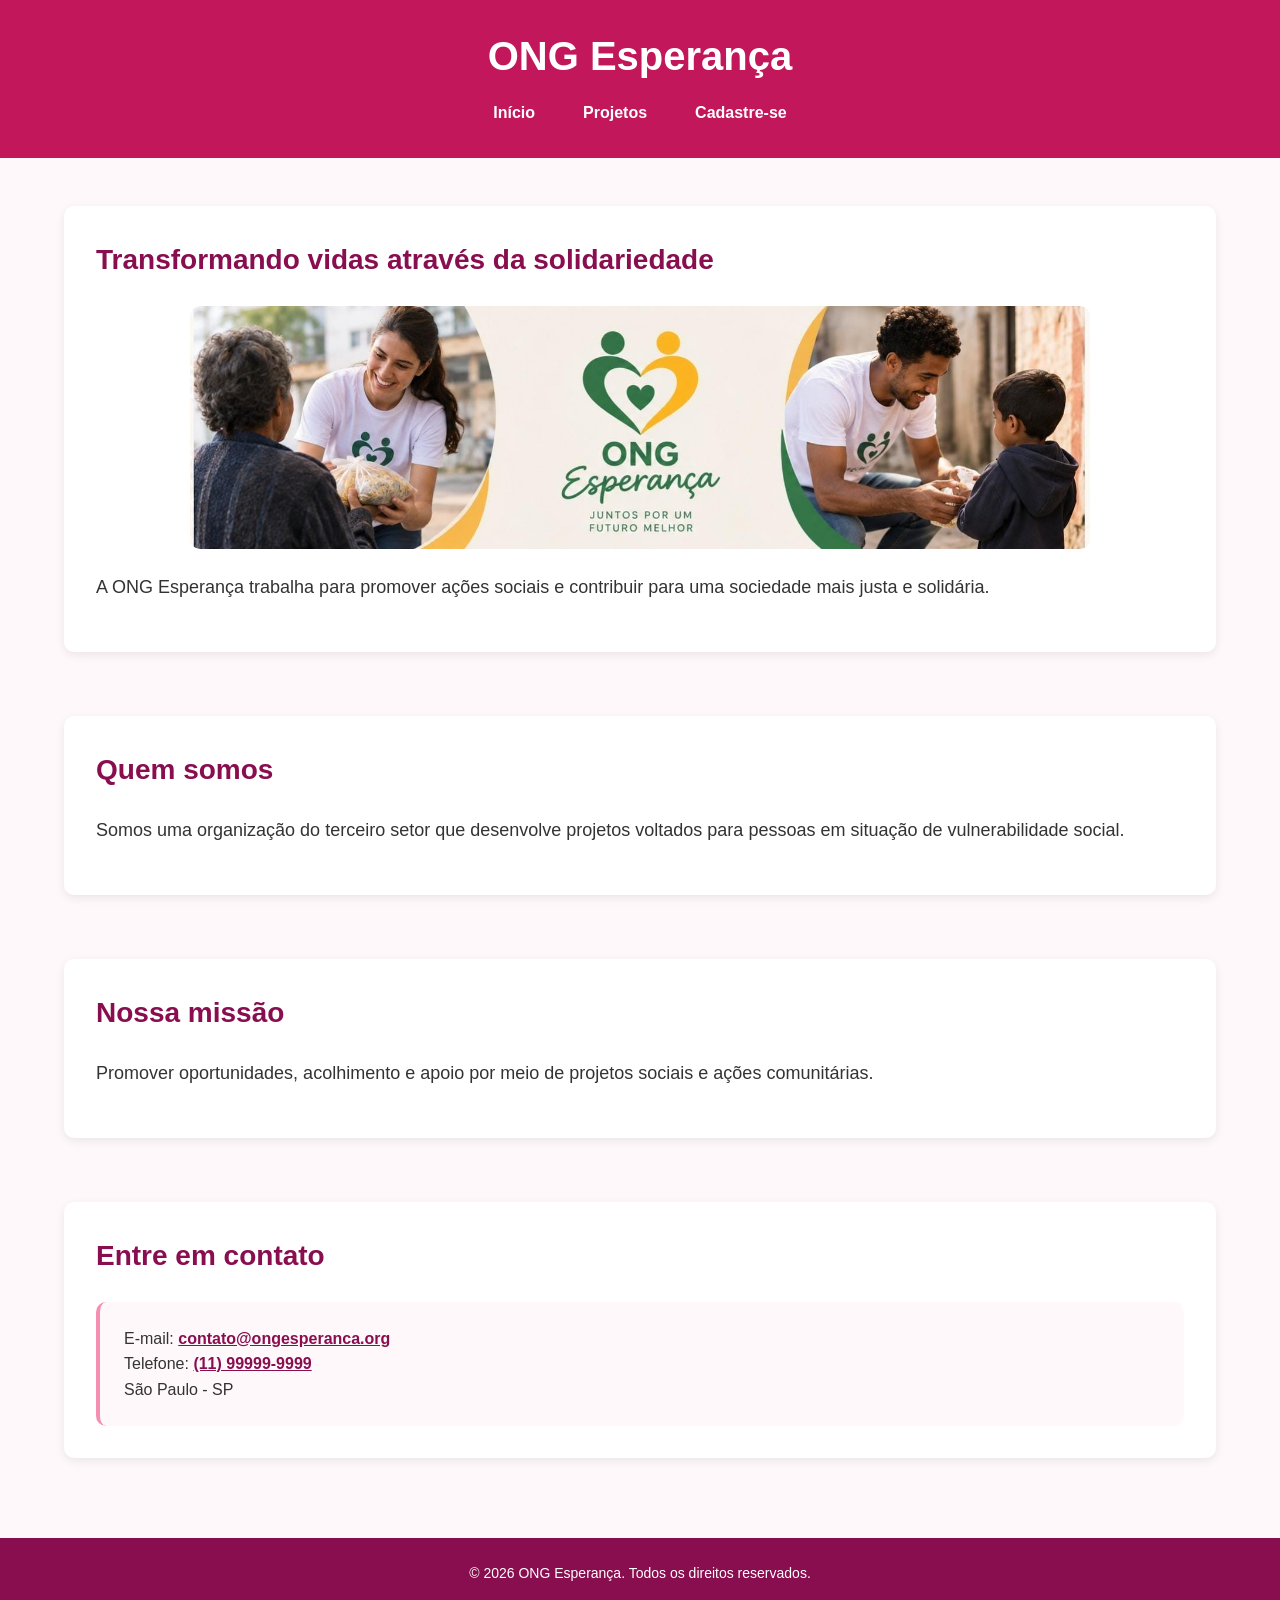
==== html/index.html @ 6b96e2b8 "Versão inicial do projeto ONG Esperança" ====
<!DOCTYPE html>
<html lang="pt-BR">
<head>
  <meta charset="UTF-8">
  <meta name="viewport" content="width=device-width, initial-scale=1.0">
  <meta name="description" content="ONG Esperança: ações sociais, projetos comunitários e oportunidades de voluntariado para apoiar pessoas em situação de vulnerabilidade.">
  <link rel="stylesheet" href="../css/style.css">
  <title>ONG Esperança - Início</title>
</head>
<body>
  <header>
    <h1>ONG Esperança</h1>
      <nav aria-label="Navegação principal">
        <button class="menu-toggle" type="button" aria-label="Abrir menu">
        ☰
        </button>

        <ul class="menu-principal">
          <li>
            <a href="#inicio" data-link>Início</a>
          </li>

          <li class="item-dropdown">
            <a href="#projetos" data-link>Projetos</a>

            <ul class="submenu">
              <li>
                  <a href="#projetos-campanhas-doacao" data-link>Doações</a>
              </li>

              <li>
                  <a href="#projetos-voluntariado" data-link>Voluntariado</a>
              </li>

              <li>
                  <a href="#projetos-como-participar" data-link>Como participar</a>
              </li>
            </ul>
          </li>

          <li>
            <a href="#cadastro" data-link>Cadastre-se</a>
          </li>
        </ul>
      </nav>
  </header>
  <main id="app"></main>
  <footer><p>&copy; 2026 ONG Esperança. Todos os direitos reservados.</p></footer>
  <script type="module" src="../js/router.js"></script>
</body>
</html>
---- css/style.css ----
/* ==============================
   DESIGN SYSTEM - ONG ESPERANÇA
   ============================== */

:root {
  /* Cores principais */
  --cor-primaria: #c2185b;
  --cor-primaria-escura: #880e4f;
  --cor-secundaria: #f48fb1;
  --cor-destaque: #ad1457;

  /* Cores neutras */
  --cor-fundo: #fff8fb;
  --cor-fundo-claro: #ffffff;
  --cor-texto: #333333;
  --cor-texto-suave: #666666;
  --cor-borda: #e0e0e0;
  --cor-branco: #ffffff;

  /* Tipografia */
  --fonte-base: 1rem;
  --fonte-pequena: 0.875rem;
  --fonte-media: 1.125rem;
  --fonte-titulo: 1.75rem;
  --fonte-principal: 2.5rem;

  /* Espaçamentos - escala modular */
  --espaco-1: 0.25rem;
  --espaco-2: 0.5rem;
  --espaco-3: 0.75rem;
  --espaco-4: 1rem;
  --espaco-5: 1.5rem;
  --espaco-6: 2rem;
  --espaco-7: 3rem;
  --espaco-8: 4rem;

  /* Outros padrões */
  --raio-borda: 10px;
  --sombra: 0 3px 10px rgba(0, 0, 0, 0.08);
}

/* ==============================
   CONFIGURAÇÕES GERAIS
   ============================== */

* {
  box-sizing: border-box;
}

html {
  scroll-behavior: smooth;
}

body {
  margin: 0;
  font-family: Arial, Helvetica, sans-serif;
  font-size: var(--fonte-base);
  line-height: 1.6;
  color: var(--cor-texto);
  background-color: var(--cor-fundo);
}

/* ==============================
   CABEÇALHO
   ============================== */

header {
  background-color: var(--cor-primaria);
  color: var(--cor-branco);
  padding: var(--espaco-5) var(--espaco-6);
  text-align: center;
}

header h1 {
  margin: 0 0 var(--espaco-3);
  font-size: var(--fonte-principal);
}

nav ul {
  display: flex;
  justify-content: center;
  gap: var(--espaco-5);
  list-style: none;
  padding: 0;
  margin: 0;
  flex-wrap: wrap;
}

nav a {
  color: var(--cor-branco);
  text-decoration: none;
  font-weight: bold;
  padding: var(--espaco-2) var(--espaco-3);
  border-radius: var(--raio-borda);
}

nav a:hover,
nav a:focus {
  background-color: var(--cor-primaria-escura);
}

/* ==============================
   SUBMENU DROPDOWN
   ============================== */

.item-dropdown {
  position: relative;
}

.submenu {
  display: none;
  position: absolute;
  top: 100%;
  left: 0;
  min-width: 200px;
  padding: var(--espaco-2);
  margin: 0;
  background-color: var(--cor-primaria-escura);
  border-radius: var(--raio-borda);
  box-shadow: var(--sombra);
  z-index: 10;
  flex-direction: column;
  gap: var(--espaco-1);
}

.item-dropdown:hover .submenu,
.item-dropdown:focus-within .submenu {
  display: flex;
}

.submenu li {
  margin: 0;
}

.submenu a {
  display: block;
  width: 100%;
}

/* ==============================
   MENU HAMBÚRGUER
   ============================== */

.menu-toggle {
  display: none;
  margin: 0 auto;
  padding: var(--espaco-2) var(--espaco-3);
  background-color: transparent;
  color: var(--cor-branco);
  font-size: 1.8rem;
}

/* ==============================
   CONTEÚDO PRINCIPAL
   ============================== */

main {
  max-width: 1200px;
  margin: 0 auto;
  padding: var(--espaco-7) var(--espaco-5);

  display: grid;
  grid-template-columns: repeat(12, 1fr);
  gap: var(--espaco-6);
}

section {
  grid-column: 1 / -1;
  background-color: var(--cor-fundo-claro);
  margin-bottom: var(--espaco-6);
  padding: var(--espaco-6);
  border-radius: var(--raio-borda);
  box-shadow: var(--sombra);
}

section h2 {
  margin-top: 0;
  color: var(--cor-primaria-escura);
  font-size: var(--fonte-titulo);
}

section p {
  font-size: var(--fonte-media);
}

figure {
  margin: var(--espaco-5) 0;
  text-align: center;
}

figure img {
  display: block;
  max-width: 100%;
  height: auto;
  margin: 0 auto;
  border-radius: var(--raio-borda);
}

/* ==============================
   LISTAS
   ============================== */

ul {
  padding-left: var(--espaco-6);
}

li {
  margin-bottom: var(--espaco-2);
}

/* ==============================
   LINKS
   ============================== */

main a {
  color: var(--cor-primaria-escura);
  font-weight: bold;
}

main a:hover,
main a:focus {
  color: var(--cor-destaque);
}

/* ==============================
   CONTATO
   ============================== */

address {
  font-style: normal;
  background-color: var(--cor-fundo);
  padding: var(--espaco-5);
  border-left: 4px solid var(--cor-secundaria);
  border-radius: var(--raio-borda);
}

/* ==============================
   FORMULÁRIO
   ============================== */

form {
  margin-top: var(--espaco-6);
}

fieldset {
  border: 1px solid var(--cor-borda);
  border-radius: var(--raio-borda);
  padding: var(--espaco-5);
  margin-bottom: var(--espaco-5);
}

legend {
  color: var(--cor-primaria-escura);
  font-weight: bold;
  font-size: var(--fonte-media);
  padding: 0 var(--espaco-2);
}

label {
  font-weight: bold;
}

input,
select {
  width: 100%;
  max-width: 500px;
  padding: var(--espaco-3);
  margin-top: var(--espaco-1);
  border: 1px solid var(--cor-borda);
  border-radius: var(--espaco-2);
  font-size: var(--fonte-base);
  background-color: var(--cor-branco);
}

input:focus,
select:focus {
  outline: 2px solid var(--cor-secundaria);
  border-color: var(--cor-primaria);
}

input:valid,
select:valid {
  border-color: #2e7d32;
}

input:invalid:not(:placeholder-shown),
select:invalid {
  border-color: #c62828;
}

input[type="radio"],
input[type="checkbox"] {
  width: auto;
  margin-right: var(--espaco-2);
}

button {
  padding: var(--espaco-3) var(--espaco-5);
  margin-right: var(--espaco-2);
  border: none;
  border-radius: var(--raio-borda);
  background-color: var(--cor-primaria);
  color: var(--cor-branco);
  font-size: var(--fonte-base);
  font-weight: bold;
  cursor: pointer;
  transition: 0.2s;
}

button:hover {
  background-color: var(--cor-primaria-escura);
}

button:focus {
  outline: 3px solid var(--cor-secundaria);
}

button:active {
  transform: scale(0.98);
}

button:disabled {
  background-color: var(--cor-texto-suave);
  cursor: not-allowed;
  opacity: 0.6;
}

/* ==============================
   AÇÕES DO FORMULÁRIO
   ============================== */

.acoes-formulario {
  display: flex;
  justify-content: center;
  align-items: center;
  gap: var(--espaco-3);
  flex-wrap: wrap;
}

/* ==============================
   FEEDBACK E MICROINTERAÇÕES
   ============================== */

.badge {
  display: inline-block;
  padding: var(--espaco-1) var(--espaco-3);
  margin-right: var(--espaco-2);
  border-radius: 20px;
  font-size: var(--fonte-pequena);
  font-weight: bold;
}

.badge-ativo {
  background-color: #e8f5e9;
  color: #2e7d32;
}

.badge-novo {
  background-color: var(--cor-secundaria);
  color: var(--cor-primaria-escura);
}

.alerta {
  padding: var(--espaco-4);
  margin: var(--espaco-4) 0;
  border-radius: var(--raio-borda);
  border-left: 5px solid;
}

.alerta-sucesso {
  background-color: #e8f5e9;
  border-color: #2e7d32;
  color: #1b5e20;
}

.alerta-aviso {
  background-color: #fff3e0;
  border-color: #ef6c00;
  color: #e65100;
}

.toast {
  max-width: 400px;
  margin: var(--espaco-5) auto;
  padding: var(--espaco-4);
  background-color: var(--cor-primaria-escura);
  color: var(--cor-branco);
  border-radius: var(--raio-borda);
  box-shadow: var(--sombra);
  text-align: center;
}

/* ==============================
   RODAPÉ
   ============================== */

footer {
  background-color: var(--cor-primaria-escura);
  color: var(--cor-branco);
  text-align: center;
  padding: var(--espaco-5);
}

footer p {
  margin: 0;
  font-size: var(--fonte-pequena);
}

/* ==============================
   RESPONSIVIDADE
   ============================== */

/* Telas muito grandes */
@media (min-width: 1400px) {
  main {
    max-width: 1300px;
  }

  section {
    padding: var(--espaco-7);
  }
}

/* Desktops */
@media (max-width: 1200px) {
  main {
    padding: var(--espaco-6) var(--espaco-5);
  }
}

/* Tablets grandes */
@media (max-width: 992px) {
  main {
    grid-template-columns: repeat(6, 1fr);
  }

  section {
    grid-column: 1 / -1;
  }

  header h1 {
    font-size: 2.2rem;
  }
}

/* Tablets pequenos */
@media (max-width: 768px) {
  main {
    grid-template-columns: repeat(4, 1fr);
    padding: var(--espaco-5) var(--espaco-4);
  }

  section {
    padding: var(--espaco-5);
  }

  nav ul {
    gap: var(--espaco-3);
  }
}

/* Celulares */
@media (max-width: 600px) {

  main {
    display: block;
    padding: var(--espaco-5) var(--espaco-3);
  }

  header {
    padding: var(--espaco-5) var(--espaco-4);
  }

  header h1 {
    font-size: 2rem;
  }

  /* Botão hambúrguer */
  .menu-toggle {
    display: block;
  }

  /* Menu principal fechado */
  nav .menu-principal {
    display: none;
    flex-direction: column;
    gap: var(--espaco-2);
    margin-top: var(--espaco-3);
  }

  /* Abre o menu ao focar/interagir */
  nav:focus-within .menu-principal {
    display: flex;
  }

  /* Submenu no celular */
  .submenu {
    position: static;
    width: 100%;
    box-shadow: none;
  }

  .item-dropdown:focus-within .submenu {
    display: flex;
  }

  section {
    padding: var(--espaco-5);
  }

  section h2 {
    font-size: 1.5rem;
  }

  .acoes-formulario {
    flex-direction: column;
    align-items: stretch;
  }

  button {
    width: 100%;
    margin-bottom: var(--espaco-2);
  }
}

/* Feedback visual da validação do formulário */

.campo-valido {
    border: 2px solid #2e7d32 !important;
}

.campo-invalido {
    border: 2px solid #c62828 !important;
}

.mensagem-erro {
    display: block;
    margin-top: 0.25rem;
    color: #c62828;
    font-size: 0.875rem;
}
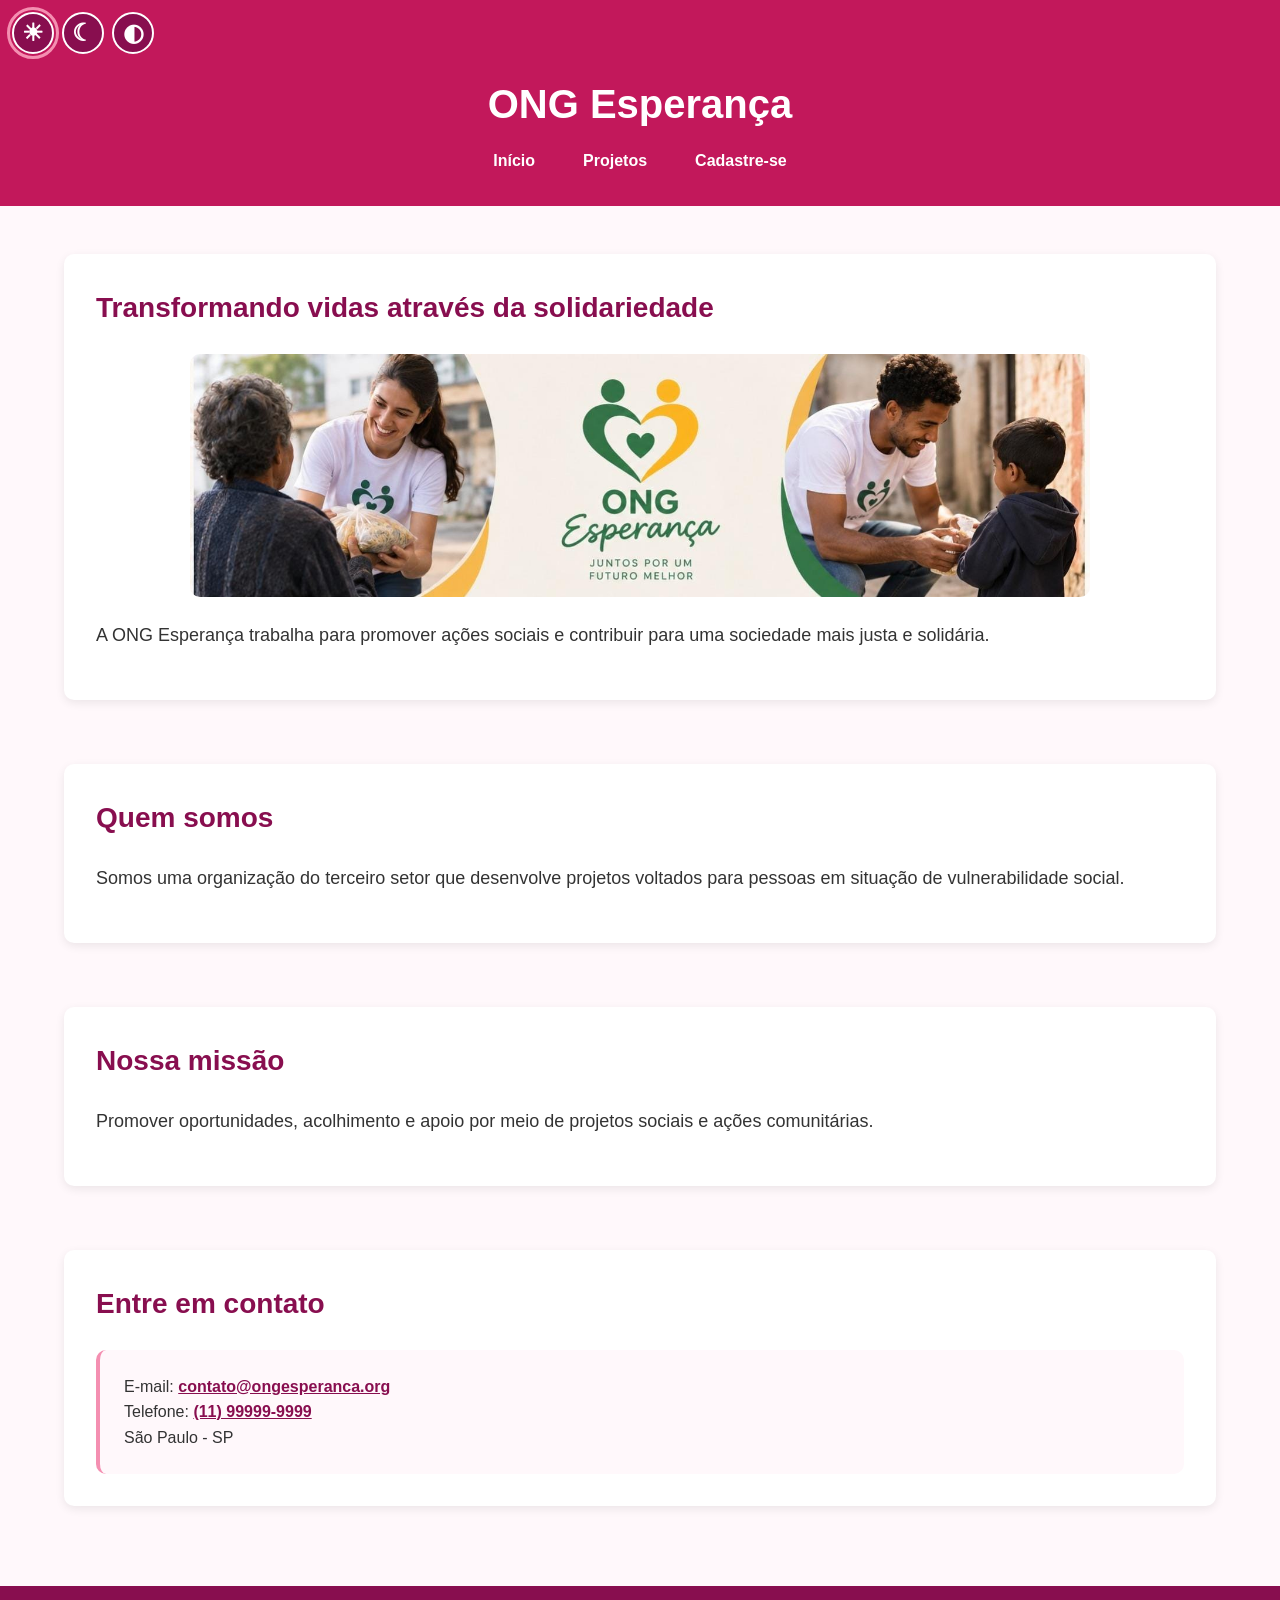
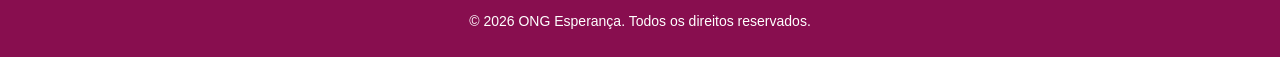
==== commit ba855b18: "feat: adicionar modo escuro e alto contraste" ====
--- a/html/index.html
+++ b/html/index.html
@@ -8,8 +8,40 @@
   <title>ONG Esperança - Início</title>
 </head>
 <body>
+  <a class="skip-link" href="#app">Pular para o conteúdo principal</a>
   <header>
     <h1>ONG Esperança</h1>
+    <div class="controles-aparencia" role="group" aria-label="Opções de aparência">
+      <button
+        type="button"
+        data-aparencia="padrao"
+        aria-label="Ativar aparência padrão"
+        aria-pressed="true"
+        title="Aparência padrão"
+        data-tooltip="Aparência padrão">
+        ☀
+      </button>
+
+      <button
+        type="button"
+        data-aparencia="escuro"
+        aria-label="Ativar modo escuro"
+        aria-pressed="false"
+        title="Modo escuro"
+        data-tooltip="Modo escuro">
+        ☾
+      </button>
+
+      <button
+        type="button"
+        data-aparencia="alto-contraste"
+        aria-label="Ativar alto contraste"
+        aria-pressed="false"
+        title="Alto contraste"
+        data-tooltip="Alto contraste">
+        ◐
+      </button>
+    </div>
       <nav aria-label="Navegação principal">
         <button class="menu-toggle" type="button" aria-label="Abrir menu">
         ☰
@@ -44,8 +76,9 @@
         </ul>
       </nav>
   </header>
-  <main id="app"></main>
+  <main id="app" tabindex="-1"></main>
   <footer><p>&copy; 2026 ONG Esperança. Todos os direitos reservados.</p></footer>
   <script type="module" src="../js/router.js"></script>
+  <script src="../js/aparencia.js"></script>
 </body>
 </html>
--- a/css/style.css
+++ b/css/style.css
@@ -37,6 +37,44 @@
   /* Outros padrões */
   --raio-borda: 10px;
   --sombra: 0 3px 10px rgba(0, 0, 0, 0.08);
+}
+
+/* ==============================
+   TEMAS: ESCURO E ALTO CONTRASTE
+   ============================== */
+
+/* Modo escuro */
+body[data-aparencia="escuro"] {
+    color-scheme: dark;
+
+    --cor-primaria: #9d174d;
+    --cor-primaria-escura: #6b1238;
+    --cor-secundaria: #f9a8d4;
+    --cor-destaque: #ffb4d2;
+
+    --cor-fundo: #121212;
+    --cor-fundo-claro: #1e1e1e;
+    --cor-texto: #f5f5f5;
+    --cor-texto-suave: #d0d0d0;
+    --cor-borda: #777777;
+    --cor-branco: #ffffff;
+}
+
+/* Alto contraste */
+body[data-aparencia="alto-contraste"] {
+    color-scheme: light;
+
+    --cor-primaria: #000000;
+    --cor-primaria-escura: #000000;
+    --cor-secundaria: #ffeb00;
+    --cor-destaque: #0000cc;
+
+    --cor-fundo: #ffffff;
+    --cor-fundo-claro: #ffffff;
+    --cor-texto: #000000;
+    --cor-texto-suave: #111111;
+    --cor-borda: #000000;
+    --cor-branco: #ffffff;
 }
 
 /* ==============================
@@ -538,4 +576,329 @@
     margin-top: 0.25rem;
     color: #c62828;
     font-size: 0.875rem;
+}
+
+/* Destaque de foco para navegação pelo teclado */
+a:focus-visible,
+button:focus-visible,
+input:focus-visible,
+select:focus-visible,
+textarea:focus-visible {
+    outline: 3px solid var(--cor-destaque);
+    outline-offset: 3px;
+}
+
+/* Link de salto para navegação pelo teclado */
+.skip-link {
+    position: absolute;
+    top: var(--espaco-2);
+    left: var(--espaco-2);
+    z-index: 1000;
+    padding: var(--espaco-3) var(--espaco-5);
+    background-color: var(--cor-branco);
+    color: var(--cor-primaria-escura);
+    border: 2px solid var(--cor-primaria-escura);
+    border-radius: var(--raio-borda);
+    font-weight: bold;
+    transform: translateY(-150%);
+}
+
+.skip-link:focus {
+    transform: translateY(0);
+}
+
+/* ==============================
+   CONTROLES DE APARÊNCIA
+   ============================== */
+
+.controles-aparencia {
+    display: flex;
+    justify-content: center;
+    align-items: center;
+    gap: var(--espaco-2);
+    flex-wrap: wrap;
+    margin: var(--espaco-3) 0 var(--espaco-4);
+}
+
+.controles-aparencia button {
+    width: auto;
+    margin: 0;
+    padding: var(--espaco-2) var(--espaco-3);
+    border: 2px solid var(--cor-branco);
+    border-radius: var(--raio-borda);
+    background-color: var(--cor-primaria-escura);
+    color: var(--cor-branco);
+    font-size: var(--fonte-pequena);
+}
+
+.controles-aparencia button[aria-pressed="true"] {
+    outline: 3px solid var(--cor-secundaria);
+    outline-offset: 2px;
+}
+
+.controles-aparencia button:hover {
+    filter: brightness(1.15);
+}
+
+/* Ajustes de leitura no modo escuro */
+body[data-aparencia="escuro"] section h2,
+body[data-aparencia="escuro"] legend,
+body[data-aparencia="escuro"] main a {
+    color: #ffb4d2;
+}
+
+body[data-aparencia="escuro"] main a:hover,
+body[data-aparencia="escuro"] main a:focus {
+    color: #ffffff;
+}
+
+body[data-aparencia="escuro"] input,
+body[data-aparencia="escuro"] select {
+    background-color: #292929;
+    color: #ffffff;
+    border-color: #aaaaaa;
+}
+
+body[data-aparencia="escuro"] input::placeholder {
+    color: #d0d0d0;
+}
+
+body[data-aparencia="escuro"] .controles-aparencia button {
+    background-color: #292929;
+    border-color: #f5f5f5;
+}
+
+/* Ajustes para alto contraste */
+body[data-aparencia="alto-contraste"] header,
+body[data-aparencia="alto-contraste"] footer,
+body[data-aparencia="alto-contraste"] .submenu {
+    background-color: #000000;
+    color: #ffffff;
+}
+
+body[data-aparencia="alto-contraste"] nav a,
+body[data-aparencia="alto-contraste"] footer,
+body[data-aparencia="alto-contraste"] footer p {
+    color: #ffffff;
+}
+
+body[data-aparencia="alto-contraste"] section,
+body[data-aparencia="alto-contraste"] address,
+body[data-aparencia="alto-contraste"] fieldset {
+    border: 2px solid #000000;
+    box-shadow: none;
+}
+
+body[data-aparencia="alto-contraste"] section h2,
+body[data-aparencia="alto-contraste"] legend,
+body[data-aparencia="alto-contraste"] main a {
+    color: #0000cc;
+}
+
+body[data-aparencia="alto-contraste"] input,
+body[data-aparencia="alto-contraste"] select {
+    background-color: #ffffff;
+    color: #000000;
+    border: 2px solid #000000;
+}
+
+body[data-aparencia="alto-contraste"] button {
+    background-color: #000000;
+    color: #ffffff;
+    border: 2px solid #000000;
+}
+
+body[data-aparencia="alto-contraste"] button:hover,
+body[data-aparencia="alto-contraste"] nav a:hover,
+body[data-aparencia="alto-contraste"] nav a:focus {
+    background-color: #ffeb00;
+    color: #000000;
+}
+
+body[data-aparencia="alto-contraste"] .controles-aparencia button[aria-pressed="true"] {
+    outline: 4px solid #ffeb00;
+    outline-offset: 2px;
+}
+
+/* Foco bem visível nos temas acessíveis */
+body[data-aparencia="alto-contraste"] a:focus-visible,
+body[data-aparencia="alto-contraste"] button:focus-visible,
+body[data-aparencia="alto-contraste"] input:focus-visible,
+body[data-aparencia="alto-contraste"] select:focus-visible,
+body[data-aparencia="alto-contraste"] textarea:focus-visible {
+    outline: 4px solid #ffeb00;
+    outline-offset: 3px;
+}
+
+/* Mantém os controles confortáveis em celulares */
+@media (max-width: 600px) {
+    .controles-aparencia {
+        gap: var(--espaco-2);
+    }
+
+    .controles-aparencia button {
+        width: auto;
+        margin-bottom: 0;
+    }
+}
+
+/* ==============================
+   ÍCONES DE APARÊNCIA NO CABEÇALHO
+   ============================== */
+
+header {
+    position: relative;
+    padding-top: 4.5rem;
+}
+
+.controles-aparencia {
+    position: absolute;
+    top: 12px;
+    left: 12px;
+    display: flex;
+    justify-content: flex-start;
+    align-items: center;
+    gap: 8px;
+    margin: 0;
+    z-index: 20;
+}
+
+.controles-aparencia button {
+    display: grid;
+    place-items: center;
+    width: 42px;
+    height: 42px;
+    padding: 0;
+    margin: 0;
+    border: 2px solid currentColor;
+    border-radius: 50%;
+    font-size: 1.5rem;
+    line-height: 1;
+    cursor: pointer;
+}
+
+/* Dica de texto ao passar o mouse ou usar o teclado */
+.controles-aparencia button::after {
+    content: attr(data-tooltip);
+    position: absolute;
+    top: calc(100% + 8px);
+    left: 0;
+    width: max-content;
+    max-width: 180px;
+    padding: 6px 10px;
+    border: 1px solid #ffffff;
+    border-radius: 6px;
+    background-color: #111111;
+    color: #ffffff;
+    font-size: 0.875rem;
+    font-weight: normal;
+    line-height: 1.3;
+    white-space: normal;
+    opacity: 0;
+    visibility: hidden;
+    pointer-events: none;
+    z-index: 30;
+}
+
+.controles-aparencia button:hover::after,
+.controles-aparencia button:focus-visible::after {
+    opacity: 1;
+    visibility: visible;
+}
+
+/* O ícone selecionado fica destacado */
+.controles-aparencia button[aria-pressed="true"] {
+    outline: 3px solid var(--cor-secundaria);
+    outline-offset: 2px;
+}
+
+/* Ajuste de posicionamento para telas pequenas */
+@media (max-width: 600px) {
+    header {
+        padding-top: 4.5rem;
+    }
+
+    .controles-aparencia {
+        top: 10px;
+        left: 10px;
+    }
+
+    .controles-aparencia button {
+        width: 38px;
+        height: 38px;
+        font-size: 1.35rem;
+    }
+}
+
+/* ==============================
+   AJUSTES FINAIS DE CONTRASTE
+   ============================== */
+
+/* Mensagens no modo escuro */
+body[data-aparencia="escuro"] .badge-ativo {
+    background-color: #173d25;
+    color: #d6f5dc;
+}
+
+body[data-aparencia="escuro"] .badge-novo {
+    background-color: #6b1238;
+    color: #ffffff;
+}
+
+body[data-aparencia="escuro"] .alerta-sucesso {
+    background-color: #173d25;
+    border-color: #78d994;
+    color: #e1f8e6;
+}
+
+body[data-aparencia="escuro"] .alerta-aviso {
+    background-color: #3a2b08;
+    border-color: #ffcf4a;
+    color: #fff0b3;
+}
+
+body[data-aparencia="escuro"] .mensagem-erro {
+    color: #ff9e9e;
+}
+
+/* Mensagens no alto contraste */
+body[data-aparencia="alto-contraste"] .badge-ativo,
+body[data-aparencia="alto-contraste"] .badge-novo {
+    background-color: #ffffff;
+    color: #000000;
+    border: 2px solid #000000;
+}
+
+body[data-aparencia="alto-contraste"] .alerta-sucesso {
+    background-color: #ffffff;
+    border: 3px solid #000000;
+    color: #000000;
+}
+
+body[data-aparencia="alto-contraste"] .alerta-aviso {
+    background-color: #ffeb00;
+    border: 3px solid #000000;
+    color: #000000;
+}
+
+body[data-aparencia="alto-contraste"] .mensagem-erro {
+    padding: 0.25rem;
+    background-color: #ffeb00;
+    color: #000000;
+    font-weight: bold;
+}
+
+/* Foco visível: alto contraste em fundos claros */
+body[data-aparencia="alto-contraste"] main a:focus-visible,
+body[data-aparencia="alto-contraste"] input:focus-visible,
+body[data-aparencia="alto-contraste"] select:focus-visible,
+body[data-aparencia="alto-contraste"] textarea:focus-visible {
+    outline: 4px solid #000000;
+    outline-offset: 3px;
+}
+
+/* Foco nos botões escuros do cabeçalho */
+body[data-aparencia="alto-contraste"] header button:focus-visible {
+    outline: 4px solid #ffeb00;
+    outline-offset: 3px;
 }
